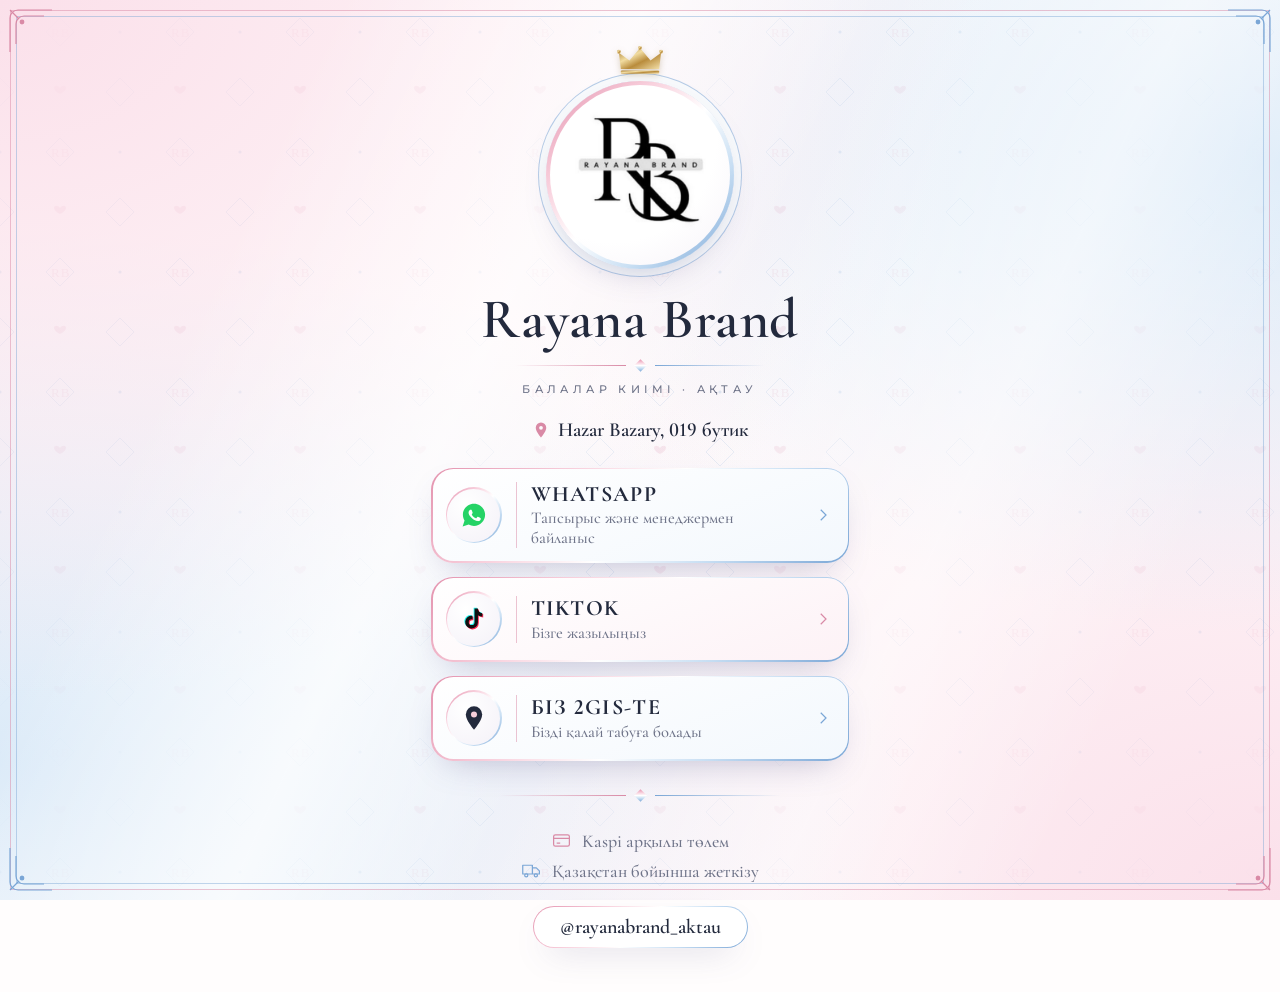
==== links.html @ 11410a45 "Add Rayana Brand link-in-bio page with logo Co-Authored-By: Claude Opus 5.5 <noreply@anthropic.com>" ====
<!doctype html>
<html lang="kk">
<head>
<meta charset="utf-8">
<meta name="viewport" content="width=device-width, initial-scale=1, viewport-fit=cover">
<title>Rayana Brand · Ақтау</title>
<meta name="description" content="Rayana Brand — Ақтаудағы балалар киімі. WhatsApp, TikTok, 2GIS. Hazar Bazary, 019 бутик.">
<meta name="theme-color" content="#fdf3f7">
<link rel="icon" href="icons/favicon-64.png">
<link rel="apple-touch-icon" href="icons/apple-touch-icon.png">
<link rel="preconnect" href="https://fonts.googleapis.com">
<link rel="preconnect" href="https://fonts.gstatic.com" crossorigin>
<link href="https://fonts.googleapis.com/css2?family=Cormorant+Garamond:wght@500;600;700&family=Montserrat:wght@400;500;600&display=swap" rel="stylesheet">
<style>
  :root {
    --white: #fffdfd;
    --pink-soft: #fbe0ea;
    --blue-soft: #dbeaf8;
    --ink: #232a3d;
    --ink-soft: #6f7489;
    --accent: linear-gradient(135deg, #e391ad 0%, #f8cfdc 28%, #ffffff 50%, #c7def3 72%, #7aa6d6 100%);
    --pink-solid: #d98aa6;
    --blue-solid: #7aa6d6;
    --accent-line: rgba(217, 138, 166, .5);
    --shadow: 0 14px 34px -16px rgba(90, 90, 140, .4);
  }
  * { box-sizing: border-box; margin: 0; padding: 0; }
  html, body { min-height: 100%; }
  body {
    font-family: "Cormorant Garamond", Georgia, serif;
    color: var(--ink);
    font-variant-numeric: lining-nums;
    background-color: var(--white);
    background-image:
      /* Атлас жылтыры / Атласный блеск */
      linear-gradient(115deg, transparent 20%, rgba(255,255,255,.7) 38%, transparent 52%, rgba(255,255,255,.5) 70%, transparent 85%),
      /* Ақ-қызғылт-көк реңк / Бело-розово-голубое сияние */
      radial-gradient(ellipse at 0% 0%, var(--pink-soft) 0%, transparent 55%),
      radial-gradient(ellipse at 100% 18%, var(--blue-soft) 0%, transparent 45%),
      radial-gradient(ellipse at 0% 85%, var(--blue-soft) 0%, transparent 50%),
      radial-gradient(ellipse at 100% 100%, var(--pink-soft) 0%, transparent 55%),
      /* RB монограмма өрнегі / Узор-монограмма RB */
      url("data:image/svg+xml,%3Csvg xmlns='http://www.w3.org/2000/svg' width='120' height='120' viewBox='0 0 120 120'%3E%3Cg fill='none' stroke='%237aa6d6' stroke-opacity='.22' stroke-width='1'%3E%3Cpath d='M60 18l14 14-14 14-14-14z'/%3E%3Cpath d='M0 78l14 14L0 106M120 78l-14 14 14 14'/%3E%3C/g%3E%3Cg fill='%23d98aa6' fill-opacity='.2' font-family='Georgia,serif' font-size='13' letter-spacing='1'%3E%3Ctext x='51' y='37'%3ERB%3C/text%3E%3C/g%3E%3Cpath d='M60 88c-2-3-6-3-6 0 0 3 6 6 6 6s6-3 6-6c0-3-4-3-6 0z' fill='%23d98aa6' fill-opacity='.22'/%3E%3Ccircle cx='0' cy='32' r='1.6' fill='%237aa6d6' fill-opacity='.3'/%3E%3Ccircle cx='120' cy='32' r='1.6' fill='%237aa6d6' fill-opacity='.3'/%3E%3C/svg%3E");
    background-size: 100% 100%, 100% 100%, 100% 100%, 100% 100%, 100% 100%, 120px 120px;
    background-attachment: fixed;
    display: flex;
    justify-content: center;
    padding: 0 16px;
    -webkit-font-smoothing: antialiased;
    overflow-x: hidden;
  }

  /* Алтын жақтау / Золотая рамка */
  .frame {
    position: fixed; inset: 10px;
    border: 1px solid var(--accent-line);
    pointer-events: none; z-index: 0;
  }
  .frame::before {
    content: ""; position: absolute; inset: 5px;
    border: 1px solid rgba(122, 166, 214, .45);
  }
  .corner { position: fixed; width: 54px; height: 54px; pointer-events: none; z-index: 0; color: var(--pink-solid); }
  .corner--tl { top: 4px; left: 4px; }
  .corner--tr { top: 4px; right: 4px; transform: scaleX(-1); color: var(--blue-solid); }
  .corner--bl { bottom: 4px; left: 4px; transform: scaleY(-1); color: var(--blue-solid); }
  .corner--br { bottom: 4px; right: 4px; transform: scale(-1, -1); }

  .page {
    position: relative; z-index: 1;
    width: 100%;
    max-width: 430px;
    padding: 46px 6px 44px;
    text-align: center;
  }

  /* Тәж / Корона */
  .crown { width: 46px; display: block; margin: 0 auto 6px; filter: drop-shadow(0 2px 3px rgba(120, 85, 20, .25)); }

  /* Логотип / Logo */
  .logo {
    width: 188px; height: 188px;
    margin: 0 auto 22px;
    padding: 4px;
    border-radius: 50%;
    background: var(--accent);
    box-shadow: var(--shadow), 0 0 0 7px rgba(255, 255, 255, .9), 0 0 0 8px rgba(122, 166, 214, .55);
  }
  .logo__inner {
    width: 100%; height: 100%;
    border-radius: 50%;
    background: radial-gradient(circle at 35% 30%, #fff 0%, #fff 60%, #f6f2f8 100%);
    display: grid; place-items: center;
    overflow: hidden;
  }
  .logo img { width: 88%; mix-blend-mode: multiply; }

  h1 {
    font-weight: 600;
    font-size: clamp(42px, 12.5vw, 56px);
    line-height: 1;
    letter-spacing: .01em;
  }
  .divider {
    display: flex; align-items: center; justify-content: center; gap: 10px;
    margin: 14px auto 12px; max-width: 250px;
  }
  .divider::before, .divider::after { content: ""; flex: 1; height: 1px; background: linear-gradient(90deg, transparent, var(--pink-solid)); }
  .divider::after { background: linear-gradient(90deg, var(--blue-solid), transparent); }
  .divider span { width: 9px; height: 9px; background: var(--accent); transform: rotate(45deg); }
  .tagline {
    font-family: Montserrat, sans-serif;
    font-size: 11px; font-weight: 500; letter-spacing: .4em;
    color: var(--ink-soft);
  }
  .address {
    display: inline-flex; align-items: center; gap: 8px;
    margin: 22px 0 26px;
    font-size: 20px; font-weight: 600; color: var(--ink);
    text-decoration: none;
  }
  .address svg { width: 18px; height: 18px; color: var(--pink-solid); flex: none; }

  /* Карточкалар / Cards */
  .links { display: grid; gap: 14px; }
  .card {
    display: block;
    padding: 1.5px;
    border-radius: 22px;
    background: var(--accent);
    box-shadow: var(--shadow);
    text-decoration: none; color: inherit; text-align: left;
    transition: transform .2s ease, box-shadow .2s ease;
  }
  .card__in {
    display: flex; align-items: center; gap: 14px;
    padding: 13px 16px 13px 13px;
    border-radius: 20.5px;
    background: linear-gradient(160deg, #ffffff 0%, #f3f8fd 100%);
  }
  .card:nth-child(2) .card__in { background: linear-gradient(160deg, #ffffff 0%, #fdf2f6 100%);
  }
  .card:hover, .card:focus-visible { transform: translateY(-2px); box-shadow: 0 20px 38px -16px rgba(90, 90, 140, .5); outline: none; }
  .card:active { transform: scale(.985); }
  .card__icon {
    width: 56px; height: 56px; flex: none;
    padding: 1.5px;
    border-radius: 50%;
    background: var(--accent);
  }
  .card__icon > span {
    width: 100%; height: 100%;
    border-radius: 50%;
    background: radial-gradient(circle at 35% 30%, #fff, #f4f1f8);
    display: grid; place-items: center;
  }
  .card__icon svg { width: 28px; height: 28px; }
  .card__body {
    flex: 1; min-width: 0;
    padding-left: 14px;
    border-left: 1px solid var(--accent-line);
  }
  .card__title { display: block; font-size: 22px; font-weight: 700; letter-spacing: .06em; line-height: 1.1; font-variant-numeric: lining-nums; }
  .card__sub { display: block; font-size: 16.5px; font-weight: 500; color: var(--ink-soft); margin-top: 2px; }
  .card__arrow { width: 18px; height: 18px; color: var(--blue-solid); flex: none; }
  .card:nth-child(2) .card__arrow { color: var(--pink-solid); }

  /* Төменгі бөлім / Footer */
  .info { margin-top: 30px; display: grid; gap: 8px; justify-items: center; }
  .info__row { display: flex; align-items: center; gap: 10px; font-size: 18px; font-weight: 500; color: var(--ink-soft); }
  .info__row svg { width: 21px; height: 21px; color: var(--pink-solid); flex: none; }
  .info__row + .info__row svg { color: var(--blue-solid); }
  .handle {
    display: inline-block; margin-top: 24px;
    padding: 1px; border-radius: 999px;
    background: var(--accent);
    box-shadow: var(--shadow);
    text-decoration: none;
  }
  .handle span {
    display: block; padding: 8px 26px; border-radius: 999px;
    background: #fff;
    font-size: 20px; font-weight: 600; color: var(--ink);
  }

  @media (max-width: 360px) {
    .card__title { font-size: 19px; }
    .card__sub { font-size: 15px; }
    .card__icon { width: 48px; height: 48px; }
    .card__body { padding-left: 11px; }
  }
  @media (prefers-reduced-motion: reduce) { .card { transition: none; } }
</style>
</head>
<body>

<div class="frame" aria-hidden="true"></div>
<svg class="corner corner--tl" viewBox="0 0 54 54" fill="none" stroke="currentColor" stroke-width="1.2" aria-hidden="true">
  <path d="M6 48V14a8 8 0 0 1 8-8h34"/><path d="M12 40V20a8 8 0 0 1 8-8h20"/>
  <path d="M6 6l9 9"/><circle cx="18" cy="18" r="2.4" fill="currentColor" stroke="none"/>
</svg>
<svg class="corner corner--tr" viewBox="0 0 54 54" fill="none" stroke="currentColor" stroke-width="1.2" aria-hidden="true">
  <path d="M6 48V14a8 8 0 0 1 8-8h34"/><path d="M12 40V20a8 8 0 0 1 8-8h20"/>
  <path d="M6 6l9 9"/><circle cx="18" cy="18" r="2.4" fill="currentColor" stroke="none"/>
</svg>
<svg class="corner corner--bl" viewBox="0 0 54 54" fill="none" stroke="currentColor" stroke-width="1.2" aria-hidden="true">
  <path d="M6 48V14a8 8 0 0 1 8-8h34"/><path d="M12 40V20a8 8 0 0 1 8-8h20"/>
  <path d="M6 6l9 9"/><circle cx="18" cy="18" r="2.4" fill="currentColor" stroke="none"/>
</svg>
<svg class="corner corner--br" viewBox="0 0 54 54" fill="none" stroke="currentColor" stroke-width="1.2" aria-hidden="true">
  <path d="M6 48V14a8 8 0 0 1 8-8h34"/><path d="M12 40V20a8 8 0 0 1 8-8h20"/>
  <path d="M6 6l9 9"/><circle cx="18" cy="18" r="2.4" fill="currentColor" stroke="none"/>
</svg>

<main class="page">
  <svg class="crown" viewBox="0 0 48 30" aria-hidden="true">
    <defs><linearGradient id="g" x1="0" y1="0" x2="1" y2="1"><stop offset="0" stop-color="#a77a2c"/><stop offset=".35" stop-color="#f1dca0"/><stop offset=".6" stop-color="#b98c3c"/><stop offset="1" stop-color="#f4e2ad"/></linearGradient></defs>
    <path d="M4 24L2 7l11 8 11-13 11 13 11-8-2 17z" fill="url(#g)"/>
    <rect x="4" y="25.5" width="40" height="3.5" rx="1.2" fill="url(#g)"/>
    <circle cx="2" cy="6" r="2" fill="url(#g)"/><circle cx="24" cy="2" r="2" fill="url(#g)"/><circle cx="46" cy="6" r="2" fill="url(#g)"/>
  </svg>

  <div class="logo"><div class="logo__inner"><img src="images/logo.png" alt="Rayana Brand логотипі"></div></div>

  <h1>Rayana Brand</h1>
  <div class="divider" aria-hidden="true"><span></span></div>
  <p class="tagline">БАЛАЛАР КИІМІ · АҚТАУ</p>

  <a class="address" href="https://2giskz.app/aktau/geo/70000001065934392" target="_blank" rel="noopener">
    <svg viewBox="0 0 24 24" fill="currentColor" aria-hidden="true"><path d="M12 2a7 7 0 0 0-7 7c0 5.2 7 13 7 13s7-7.8 7-13a7 7 0 0 0-7-7zm0 9.5A2.5 2.5 0 1 1 12 6.5a2.5 2.5 0 0 1 0 5z"/></svg>
    Hazar Bazary, 019 бутик
  </a>

  <nav class="links">
    <a class="card" href="https://wa.me/77756950180" target="_blank" rel="noopener"><span class="card__in">
      <span class="card__icon"><span>
        <svg viewBox="0 0 32 32" aria-hidden="true"><path fill="#25D366" d="M16 3C9 3 3.3 8.6 3.3 15.6c0 2.4.7 4.7 1.9 6.7L3 29l6.9-2.1c1.9 1 4 1.6 6.1 1.6 7 0 12.7-5.7 12.7-12.7S23 3 16 3z"/><path fill="#fff" d="M22.9 19.2c-.3-.2-2-1-2.3-1.1-.3-.1-.5-.2-.8.2-.2.3-.9 1.1-1 1.3-.2.2-.4.3-.7.1-.3-.2-1.4-.5-2.7-1.7-1-.9-1.7-2-1.9-2.3-.2-.3 0-.5.1-.7l.5-.6c.2-.2.2-.4.3-.6.1-.2 0-.4 0-.6l-1-2.5c-.3-.7-.6-.6-.8-.6h-.7c-.2 0-.6.1-.9.4-.3.3-1.2 1.2-1.2 2.9s1.2 3.4 1.4 3.6c.2.2 2.4 3.7 5.9 5.1 2.9 1.1 3.5.9 4.1.9.6-.1 2-.8 2.3-1.6.3-.8.3-1.5.2-1.6-.1-.3-.3-.4-.6-.5z"/></svg>
      </span></span>
      <span class="card__body">
        <span class="card__title">WHATSAPP</span>
        <span class="card__sub">Тапсырыс және менеджермен байланыс</span>
      </span>
      <svg class="card__arrow" viewBox="0 0 24 24" fill="none" stroke="currentColor" stroke-width="1.6" aria-hidden="true"><path d="M9 5l7 7-7 7"/></svg>
    </span></a>

    <a class="card" href="https://www.tiktok.com/@rayanabrand_aktau" target="_blank" rel="noopener"><span class="card__in">
      <span class="card__icon"><span>
        <svg viewBox="0 0 32 32" aria-hidden="true"><path fill="#25F4EE" d="M20.5 4h-3.9v15.6a3.3 3.3 0 1 1-3.3-3.3c.3 0 .7 0 1 .1v-4a7.3 7.3 0 1 0 6.2 7.2v-8a8.7 8.7 0 0 0 5 1.6V9.3a5 5 0 0 1-5-5.3z" transform="translate(-1 -1)"/><path fill="#FE2C55" d="M20.5 4h-3.9v15.6a3.3 3.3 0 1 1-3.3-3.3c.3 0 .7 0 1 .1v-4a7.3 7.3 0 1 0 6.2 7.2v-8a8.7 8.7 0 0 0 5 1.6V9.3a5 5 0 0 1-5-5.3z" transform="translate(1 1)"/><path fill="#111" d="M20.5 4h-3.9v15.6a3.3 3.3 0 1 1-3.3-3.3c.3 0 .7 0 1 .1v-4a7.3 7.3 0 1 0 6.2 7.2v-8a8.7 8.7 0 0 0 5 1.6V9.3a5 5 0 0 1-5-5.3z"/></svg>
      </span></span>
      <span class="card__body">
        <span class="card__title">TIKTOK</span>
        <span class="card__sub">Бізге жазылыңыз</span>
      </span>
      <svg class="card__arrow" viewBox="0 0 24 24" fill="none" stroke="currentColor" stroke-width="1.6" aria-hidden="true"><path d="M9 5l7 7-7 7"/></svg>
    </span></a>

    <a class="card" href="https://2giskz.app/aktau/geo/70000001065934392" target="_blank" rel="noopener"><span class="card__in">
      <span class="card__icon"><span>
        <svg viewBox="0 0 24 24" aria-hidden="true"><path fill="#232a3d" d="M12 2a7 7 0 0 0-7 7c0 5.2 7 13 7 13s7-7.8 7-13a7 7 0 0 0-7-7z"/><circle cx="12" cy="9" r="2.6" fill="#f8cfdc"/></svg>
      </span></span>
      <span class="card__body">
        <span class="card__title">БІЗ 2GIS-ТЕ</span>
        <span class="card__sub">Бізді қалай табуға болады</span>
      </span>
      <svg class="card__arrow" viewBox="0 0 24 24" fill="none" stroke="currentColor" stroke-width="1.6" aria-hidden="true"><path d="M9 5l7 7-7 7"/></svg>
    </span></a>
  </nav>

  <div class="divider" style="margin-top:30px;max-width:280px" aria-hidden="true"><span></span></div>

  <div class="info">
    <p class="info__row">
      <svg viewBox="0 0 24 24" fill="none" stroke="currentColor" stroke-width="1.4" aria-hidden="true"><rect x="3" y="5.5" width="18" height="13" rx="2"/><path d="M3 9.5h18M6.5 15h4"/></svg>
      Kaspi арқылы төлем
    </p>
    <p class="info__row">
      <svg viewBox="0 0 24 24" fill="none" stroke="currentColor" stroke-width="1.4" stroke-linejoin="round" aria-hidden="true"><path d="M2 6h11v10H2zM13 9h4.5l3.5 3.5V16h-8"/><circle cx="6" cy="17.5" r="1.8"/><circle cx="17" cy="17.5" r="1.8"/></svg>
      Қазақстан бойынша жеткізу
    </p>
  </div>

  <a class="handle" href="https://www.tiktok.com/@rayanabrand_aktau" target="_blank" rel="noopener"><span>@rayanabrand_aktau</span></a>
</main>

</body>
</html>
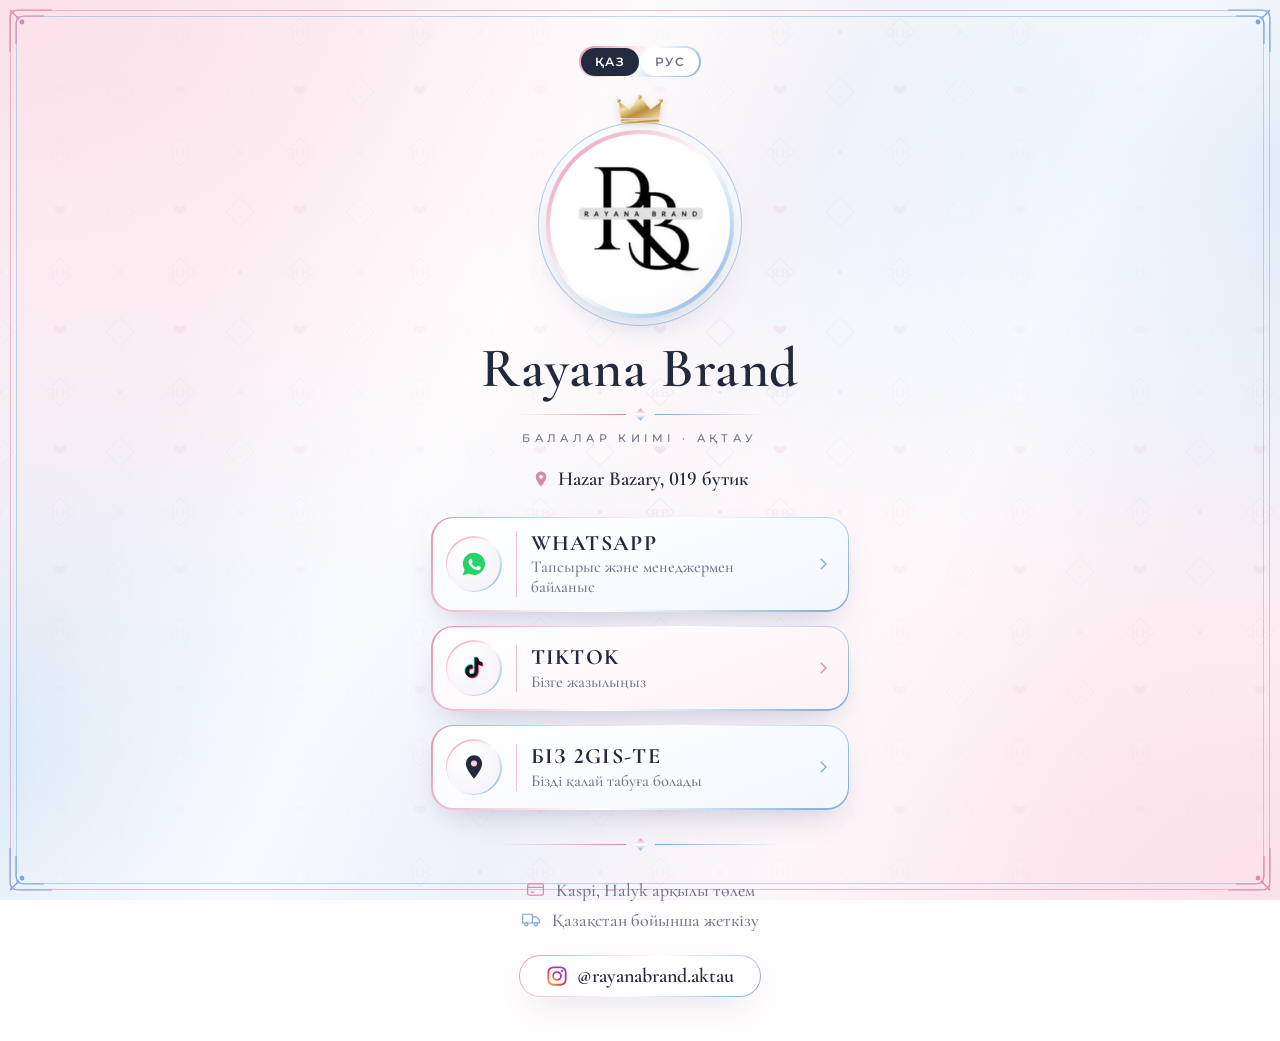
==== commit 3d643ef9: "Links page: KZ/RU toggle, Halyk payment, Instagram button Co-Authored-By: Claude Opus 5.5 <noreply@a" ====
--- a/links.html
+++ b/links.html
@@ -4,7 +4,7 @@
 <meta charset="utf-8">
 <meta name="viewport" content="width=device-width, initial-scale=1, viewport-fit=cover">
 <title>Rayana Brand · Ақтау</title>
-<meta name="description" content="Rayana Brand — Ақтаудағы балалар киімі. WhatsApp, TikTok, 2GIS. Hazar Bazary, 019 бутик.">
+<meta name="description" content="Rayana Brand — Ақтаудағы балалар киімі / детская одежда в Актау. WhatsApp, TikTok, Instagram, 2GIS. Hazar Bazary, 019 бутик.">
 <meta name="theme-color" content="#fdf3f7">
 <link rel="icon" href="icons/favicon-64.png">
 <link rel="apple-touch-icon" href="icons/apple-touch-icon.png">
@@ -178,10 +178,26 @@
     text-decoration: none;
   }
   .handle span {
-    display: block; padding: 8px 26px; border-radius: 999px;
+    display: flex; align-items: center; gap: 9px; padding: 8px 26px; border-radius: 999px;
     background: #fff;
     font-size: 20px; font-weight: 600; color: var(--ink);
   }
+  .handle svg { width: 22px; height: 22px; flex: none; }
+
+  /* Тіл батырмасы / Переключатель языка */
+  .lang {
+    display: inline-flex; gap: 2px;
+    padding: 1.5px; border-radius: 999px;
+    background: var(--accent);
+    box-shadow: var(--shadow);
+    margin-bottom: 18px;
+  }
+  .lang button {
+    font: 600 12px/1 Montserrat, sans-serif; letter-spacing: .12em;
+    padding: 8px 14px; border: 0; border-radius: 999px;
+    background: #fff; color: var(--ink-soft); cursor: pointer;
+  }
+  .lang button[aria-pressed="true"] { background: var(--ink); color: #fff; }
 
   @media (max-width: 360px) {
     .card__title { font-size: 19px; }
@@ -213,6 +229,11 @@
 </svg>
 
 <main class="page">
+  <div class="lang" role="group" aria-label="Тіл / Язык">
+    <button type="button" data-lang="kz" aria-pressed="true">ҚАЗ</button>
+    <button type="button" data-lang="ru" aria-pressed="false">РУС</button>
+  </div>
+
   <svg class="crown" viewBox="0 0 48 30" aria-hidden="true">
     <defs><linearGradient id="g" x1="0" y1="0" x2="1" y2="1"><stop offset="0" stop-color="#a77a2c"/><stop offset=".35" stop-color="#f1dca0"/><stop offset=".6" stop-color="#b98c3c"/><stop offset="1" stop-color="#f4e2ad"/></linearGradient></defs>
     <path d="M4 24L2 7l11 8 11-13 11 13 11-8-2 17z" fill="url(#g)"/>
@@ -224,11 +245,11 @@
 
   <h1>Rayana Brand</h1>
   <div class="divider" aria-hidden="true"><span></span></div>
-  <p class="tagline">БАЛАЛАР КИІМІ · АҚТАУ</p>
+  <p class="tagline" data-kz="БАЛАЛАР КИІМІ · АҚТАУ" data-ru="ДЕТСКАЯ ОДЕЖДА · АКТАУ">БАЛАЛАР КИІМІ · АҚТАУ</p>
 
   <a class="address" href="https://2giskz.app/aktau/geo/70000001065934392" target="_blank" rel="noopener">
     <svg viewBox="0 0 24 24" fill="currentColor" aria-hidden="true"><path d="M12 2a7 7 0 0 0-7 7c0 5.2 7 13 7 13s7-7.8 7-13a7 7 0 0 0-7-7zm0 9.5A2.5 2.5 0 1 1 12 6.5a2.5 2.5 0 0 1 0 5z"/></svg>
-    Hazar Bazary, 019 бутик
+    <span data-kz="Hazar Bazary, 019 бутик" data-ru="Hazar Bazary, бутик 019">Hazar Bazary, 019 бутик</span>
   </a>
 
   <nav class="links">
@@ -238,7 +259,7 @@
       </span></span>
       <span class="card__body">
         <span class="card__title">WHATSAPP</span>
-        <span class="card__sub">Тапсырыс және менеджермен байланыс</span>
+        <span class="card__sub" data-kz="Тапсырыс және менеджермен байланыс" data-ru="Заказы и связь с менеджером">Тапсырыс және менеджермен байланыс</span>
       </span>
       <svg class="card__arrow" viewBox="0 0 24 24" fill="none" stroke="currentColor" stroke-width="1.6" aria-hidden="true"><path d="M9 5l7 7-7 7"/></svg>
     </span></a>
@@ -249,7 +270,7 @@
       </span></span>
       <span class="card__body">
         <span class="card__title">TIKTOK</span>
-        <span class="card__sub">Бізге жазылыңыз</span>
+        <span class="card__sub" data-kz="Бізге жазылыңыз" data-ru="Подписывайтесь на нас">Бізге жазылыңыз</span>
       </span>
       <svg class="card__arrow" viewBox="0 0 24 24" fill="none" stroke="currentColor" stroke-width="1.6" aria-hidden="true"><path d="M9 5l7 7-7 7"/></svg>
     </span></a>
@@ -259,8 +280,8 @@
         <svg viewBox="0 0 24 24" aria-hidden="true"><path fill="#232a3d" d="M12 2a7 7 0 0 0-7 7c0 5.2 7 13 7 13s7-7.8 7-13a7 7 0 0 0-7-7z"/><circle cx="12" cy="9" r="2.6" fill="#f8cfdc"/></svg>
       </span></span>
       <span class="card__body">
-        <span class="card__title">БІЗ 2GIS-ТЕ</span>
-        <span class="card__sub">Бізді қалай табуға болады</span>
+        <span class="card__title" data-kz="БІЗ 2GIS-ТЕ" data-ru="МЫ НА 2GIS">БІЗ 2GIS-ТЕ</span>
+        <span class="card__sub" data-kz="Бізді қалай табуға болады" data-ru="Как нас найти">Бізді қалай табуға болады</span>
       </span>
       <svg class="card__arrow" viewBox="0 0 24 24" fill="none" stroke="currentColor" stroke-width="1.6" aria-hidden="true"><path d="M9 5l7 7-7 7"/></svg>
     </span></a>
@@ -271,16 +292,45 @@
   <div class="info">
     <p class="info__row">
       <svg viewBox="0 0 24 24" fill="none" stroke="currentColor" stroke-width="1.4" aria-hidden="true"><rect x="3" y="5.5" width="18" height="13" rx="2"/><path d="M3 9.5h18M6.5 15h4"/></svg>
-      Kaspi арқылы төлем
+      <span data-kz="Kaspi, Halyk арқылы төлем" data-ru="Оплата через Kaspi и Halyk">Kaspi, Halyk арқылы төлем</span>
     </p>
     <p class="info__row">
       <svg viewBox="0 0 24 24" fill="none" stroke="currentColor" stroke-width="1.4" stroke-linejoin="round" aria-hidden="true"><path d="M2 6h11v10H2zM13 9h4.5l3.5 3.5V16h-8"/><circle cx="6" cy="17.5" r="1.8"/><circle cx="17" cy="17.5" r="1.8"/></svg>
-      Қазақстан бойынша жеткізу
+      <span data-kz="Қазақстан бойынша жеткізу" data-ru="Доставка по всему Казахстану">Қазақстан бойынша жеткізу</span>
     </p>
   </div>
 
-  <a class="handle" href="https://www.tiktok.com/@rayanabrand_aktau" target="_blank" rel="noopener"><span>@rayanabrand_aktau</span></a>
+  <a class="handle" href="https://instagram.com/rayanabrand.aktau" target="_blank" rel="noopener" aria-label="Instagram"><span>
+    <svg viewBox="0 0 24 24" aria-hidden="true"><defs><linearGradient id="ig" x1="0" y1="1" x2="1" y2="0"><stop offset="0" stop-color="#f9a33b"/><stop offset=".45" stop-color="#e1306c"/><stop offset="1" stop-color="#7b3fe4"/></linearGradient></defs><rect x="2.5" y="2.5" width="19" height="19" rx="5.5" fill="none" stroke="url(#ig)" stroke-width="2"/><circle cx="12" cy="12" r="4.3" fill="none" stroke="url(#ig)" stroke-width="2"/><circle cx="17.4" cy="6.6" r="1.3" fill="url(#ig)"/></svg>
+    @rayanabrand.aktau
+  </span></a>
 </main>
+
+<script>
+  /* Тіл ауыстыру / Переключение языка */
+  (function () {
+    var KEY = "rb-links-lang";
+    function apply(lang) {
+      document.documentElement.lang = lang === "ru" ? "ru" : "kk";
+      document.querySelectorAll("[data-kz]").forEach(function (el) {
+        el.textContent = el.getAttribute("data-" + lang);
+      });
+      document.querySelectorAll(".lang button").forEach(function (b) {
+        b.setAttribute("aria-pressed", String(b.dataset.lang === lang));
+      });
+    }
+    var saved = null;
+    try { saved = localStorage.getItem(KEY); } catch (e) {}
+    var lang = saved || ((navigator.language || "").toLowerCase().indexOf("ru") === 0 ? "ru" : "kz");
+    apply(lang);
+    document.querySelectorAll(".lang button").forEach(function (b) {
+      b.addEventListener("click", function () {
+        apply(b.dataset.lang);
+        try { localStorage.setItem(KEY, b.dataset.lang); } catch (e) {}
+      });
+    });
+  })();
+</script>
 
 </body>
 </html>
